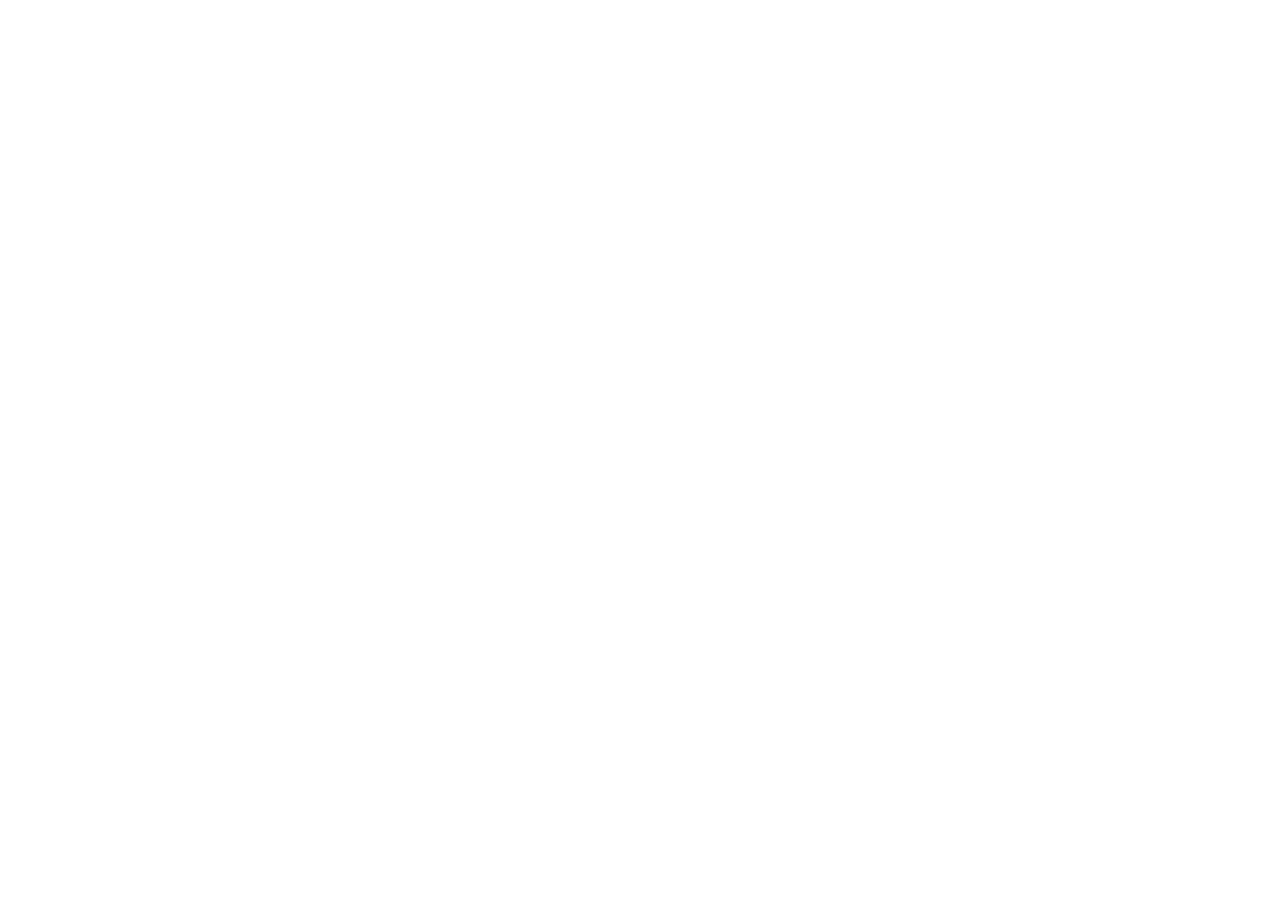
==== html/index.html @ 341ef795 "get images and manage folders" ====
<!DOCTYPE html>
<html lang="en">
<head>
    <meta charset="UTF-8">
    <meta http-equiv="X-UA-Compatible" content="IE=edge">
    <meta name="viewport" content="width=device-width, initial-scale=1.0">
    <title>Home Page</title>
    <link rel="stylesheet" href="/styles/header.css">
</head>
<body>
    <header>
        
    </header>
    
</body>
</html>
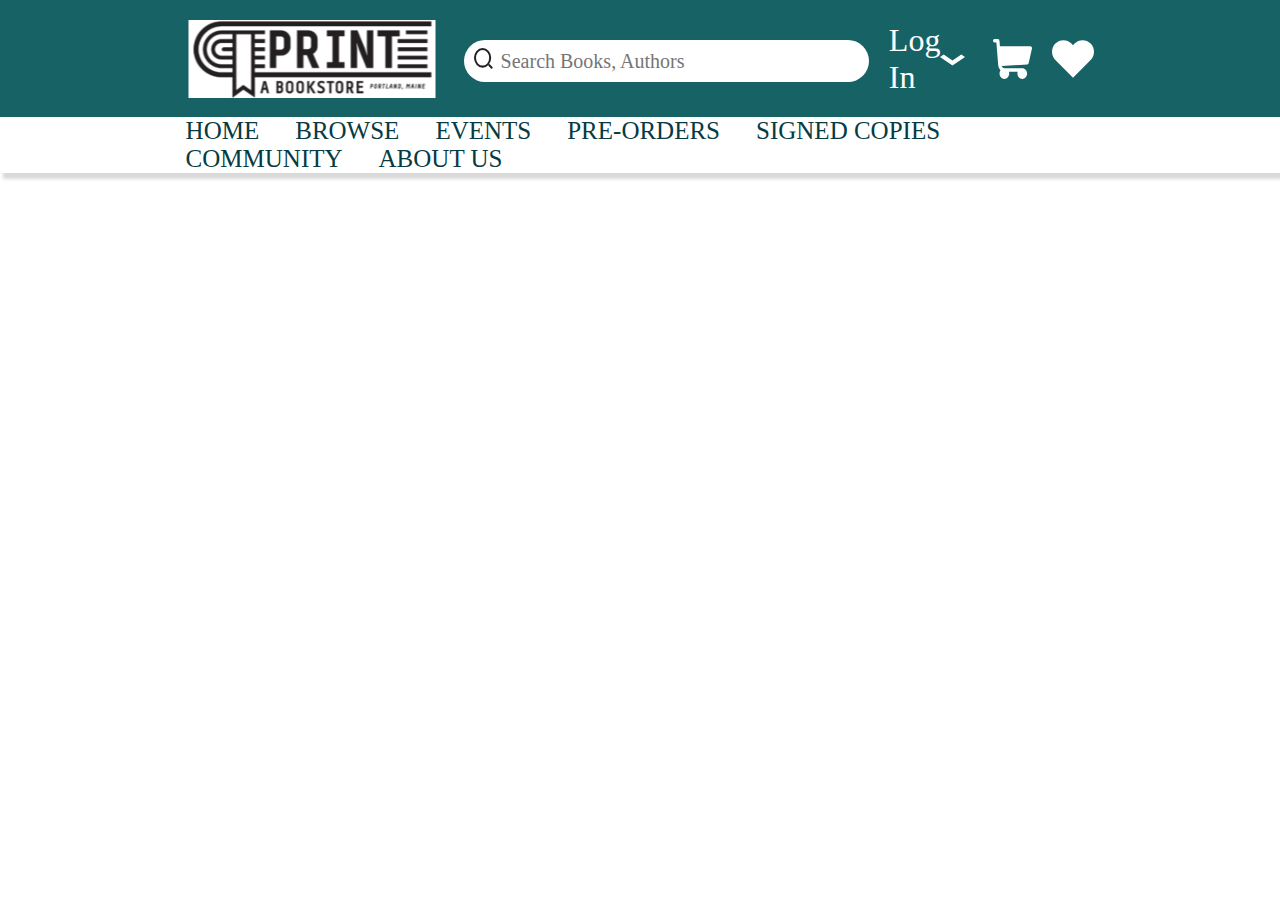
==== commit 830aad7e: "code the header" ====
--- a/html/index.html
+++ b/html/index.html
@@ -5,11 +5,42 @@
     <meta http-equiv="X-UA-Compatible" content="IE=edge">
     <meta name="viewport" content="width=device-width, initial-scale=1.0">
     <title>Home Page</title>
-    <link rel="stylesheet" href="/styles/header.css">
+    <link rel="stylesheet" href="../styles/general.css">
+    <link rel="stylesheet" href="../styles/header.css">
 </head>
 <body>
-    <header>
+    <header>       
+        <div class="header-upper-part">
+            <div class="left-section">
+                <img class="logo" src="../icons/logo.svg" alt="">
+            </div>
+            
+            <div class="middle-section">
+                <input class="search-bar" type="text" placeholder="Search Books, Authors">
+                <img class="m-glass" src="../icons/m-glass.svg" alt="">
+            </div>
+            
+            <div class="right-section">
+                <div class="login">
+                    <p class="login-text">Log In</p>
+                    <img class="arrow-login" src="../icons/dropdown-arrow.svg" alt="">
+                </div>
+                <img class="cart" src="../icons/cart.svg" alt="">
+                <img class="heart" src="../icons/heart.svg" alt="">
+            </div>
+        </div>
         
+        <div class="header-lower-part">
+            <nav>
+                <a href="">HOME</a>
+                <a href="">BROWSE</a>
+                <a href="">EVENTS</a>
+                <a href="">PRE-ORDERS</a>
+                <a href="">SIGNED COPIES</a>
+                <a href="">COMMUNITY</a>
+                <a href="">ABOUT US</a>
+            </nav>
+        </div>
     </header>
     
 </body>
--- a/styles/general.css
+++ b/styles/general.css
@@ -0,0 +1,11 @@
+body {
+    margin: 0;
+    padding: 0;
+    font-family: roboto;
+    background-color: light;
+}
+
+p {
+    margin-top: 0;
+    margin-bottom: 0;
+}--- a/styles/header.css
+++ b/styles/header.css
@@ -0,0 +1,93 @@
+.header-upper-part {
+    display: flex;
+    background-color: #176265;
+    justify-content: space-between;
+    padding-left: 14.5%;
+    padding-right:14.5%;
+    align-items: center;
+    height: 117px;  
+     
+}
+
+.left-section{
+    display: flex;
+    align-items: center; 
+    width: 278px;
+    height: 78px;
+       
+}
+
+.logo{
+    width: 278px;
+    height: 78px; 
+    margin-right: 26px;  
+}
+
+.middle-section{
+    display: flex;
+    align-items: center;
+    position: relative; 
+    width: 626px;
+    height: 40px;
+    margin-right: 20px;
+}
+
+.search-bar{
+    width: 100%;
+    height: 100%;
+    border-radius: 25px;
+    border: none; 
+    margin-top: 5px;
+    font-size: 20px;
+}
+
+.search-bar::placeholder {
+    color: #212121 0.5;
+    font-family: SF rounded;
+    padding-left: 35px;
+    font-size: 20px;
+}
+
+.m-glass{
+    position: absolute;
+    left: 10px;
+}
+
+.right-section{
+    display: flex;      
+}
+
+.login{
+    display: flex;
+    margin-right: 28px;      
+}
+
+.login-text {
+    color: white;
+    font-size: 32px;
+}
+
+.cart{
+    margin-right: 20px;
+}
+
+/*styles for navagation*/
+nav a {
+    text-decoration: none;
+    color: #063B43;
+    font-size: 25px;
+    margin-right: 32px;
+    font-weight: 500;   
+}
+
+
+.header-lower-part{
+    padding-left: 14.5%;
+    padding-right:14.5%;
+    box-shadow: 3px 6px 3px rgba(0, 0, 0, 0.15);    
+}
+
+
+
+
+
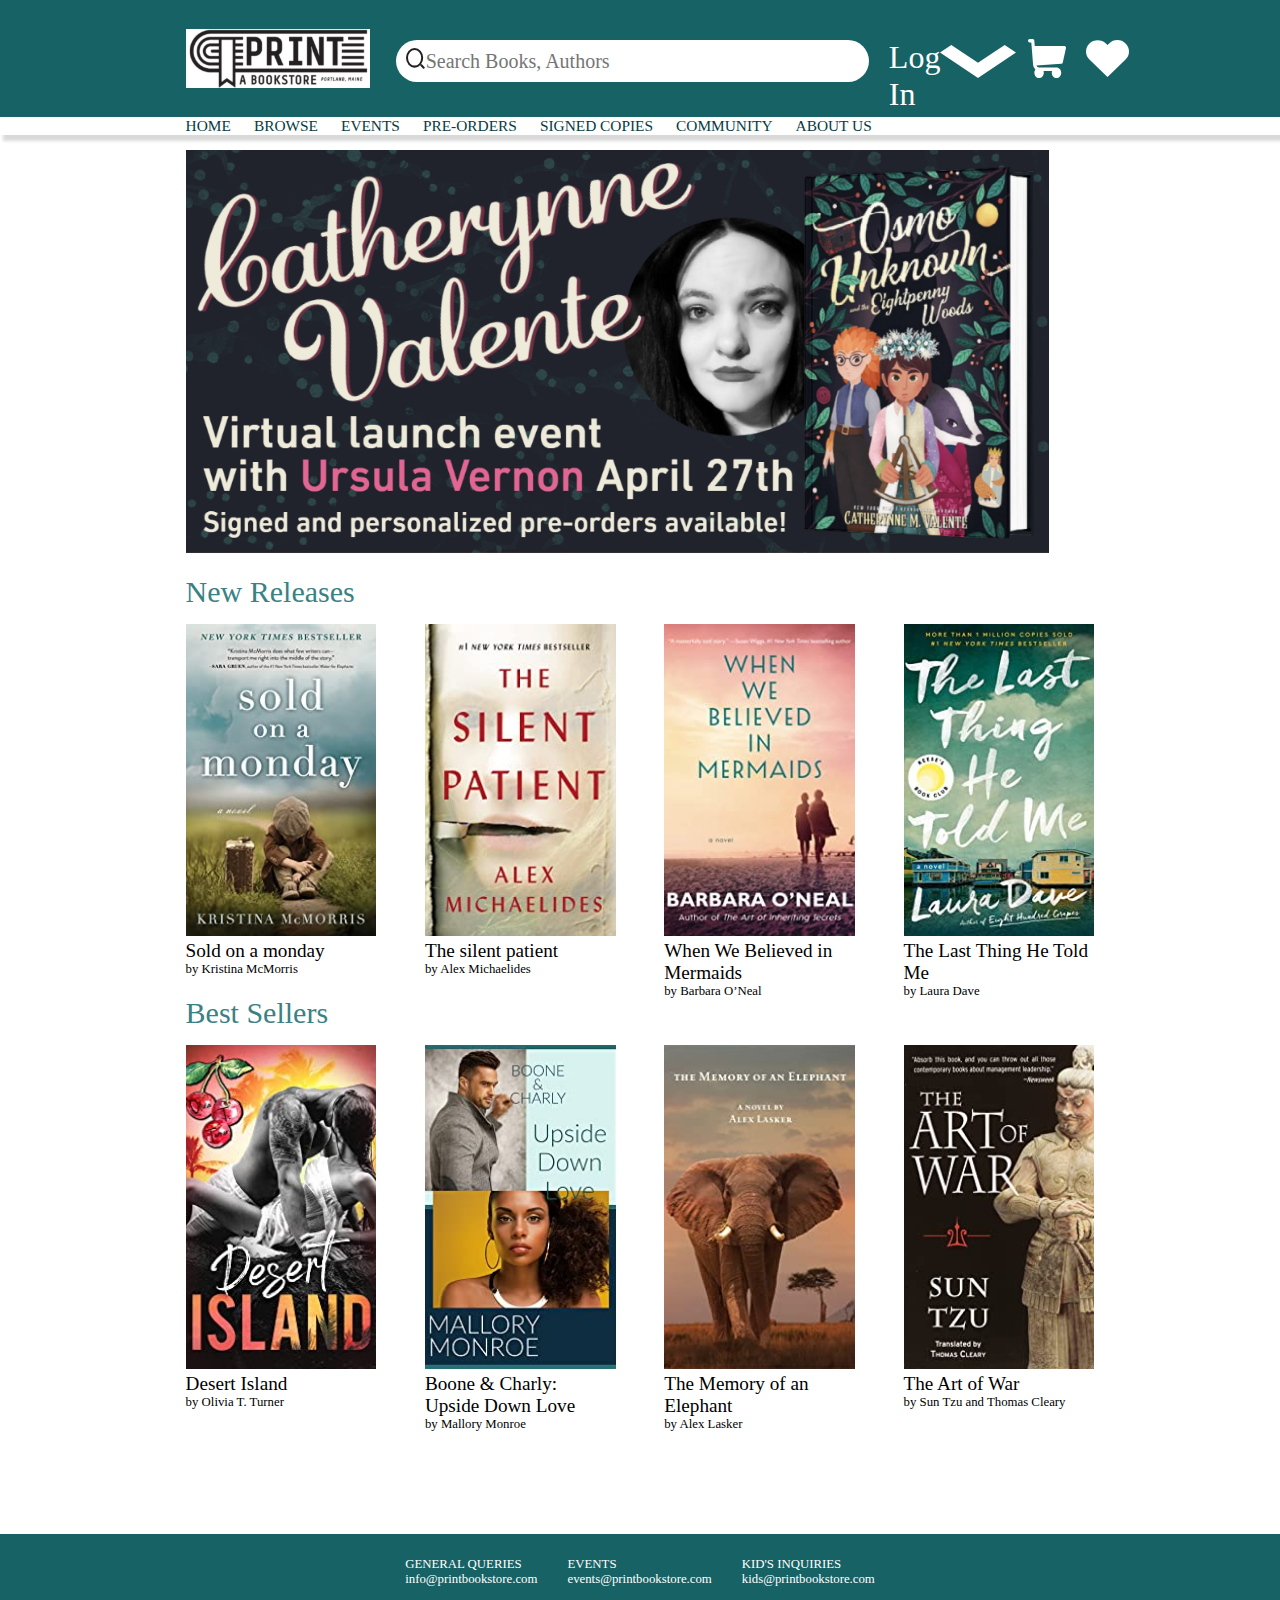
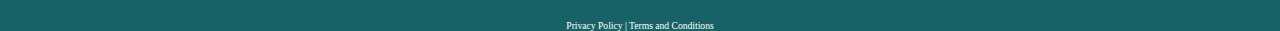
==== commit 85afaec7: "homepage complete" ====
--- a/html/index.html
+++ b/html/index.html
@@ -3,45 +3,150 @@
 <head>
     <meta charset="UTF-8">
     <meta http-equiv="X-UA-Compatible" content="IE=edge">
+    <title>Home Page</title>
     <meta name="viewport" content="width=device-width, initial-scale=1.0">
-    <title>Home Page</title>
     <link rel="stylesheet" href="../styles/general.css">
     <link rel="stylesheet" href="../styles/header.css">
+    <link rel="stylesheet" href="../styles/homepage-main.css">
+    <link rel="stylesheet" href="../styles/footer.css">
 </head>
 <body>
-    <header>       
-        <div class="header-upper-part">
-            <div class="left-section">
-                <img class="logo" src="../icons/logo.svg" alt="">
+    <div class="desktop"> <!--contents that display on desktop devices-->
+        <header>       
+            <div class="header-upper-part">
+                <div class="left-section">
+                    <img class="logo" src="../icons/logo.svg" alt="">
+                </div>
+                
+                <div class="middle-section">
+                    <input class="search-bar" type="text" placeholder="Search Books, Authors">
+                    <img class="m-glass" src="../icons/m-glass.svg" alt="">
+                </div>
+                
+                <div class="right-section">
+                    <div class="login">
+                        <p class="login-text">Log In</p>
+                        <img class="arrow-login" src="../icons/dropdown-arrow.svg" alt="">
+                    </div>
+                    <img class="cart" src="../icons/cart.svg" alt="">
+                    <img class="heart" src="../icons/heart.svg" alt="">
+                </div>
             </div>
             
-            <div class="middle-section">
-                <input class="search-bar" type="text" placeholder="Search Books, Authors">
-                <img class="m-glass" src="../icons/m-glass.svg" alt="">
+            <div class="header-lower-part">
+                <nav>
+                    <a href="../html/index.html">HOME</a>
+                    <a href="">BROWSE</a>
+                    <a href="">EVENTS</a>
+                    <a href="">PRE-ORDERS</a>
+                    <a href="">SIGNED COPIES</a>
+                    <a href="">COMMUNITY</a>
+                    <a href="">ABOUT US</a>
+                </nav>
+            </div>
+        </header>
+    
+        <main>
+            <div class="event-container">
+                <img class="event-img" src="../images/event.png" alt="">
+            </div>
+            <p class="subtitle">
+                New Releases
+            </p>
+
+            <div class="books-row">
+                <div class="book-profile">
+                    <img class="books-img" src="/images/book-1.jpg" alt="">
+                    <p class="book-name">Sold on a monday</p>
+                    <p class="author">by Kristina McMorris</p>
+                </div>
+
+                <div class="book-profile">
+                    <img class="books-img" src="/images/book-2.jpg" alt="">
+                    <p class="book-name">The silent patient</p>
+                    <p class="author">by Alex Michaelides</p>
+                </div>
+
+                <div class="book-profile">
+                    <img class="books-img" src="/images/book-3.jpg" alt="">
+                    <p class="book-name">When We Believed 
+                        in Mermaids</p>
+                    <p class="author">by Barbara O’Neal</p>
+                </div>
+
+                <div class="book-profile">
+                    <img class="books-img" src="/images/book-4.jpg" alt="">
+                    <p class="book-name">The Last Thing He Told Me</p>
+                    <p class="author">by Laura Dave</p>
+                </div>   
+            </div>
+
+            <p class="subtitle">
+                Best Sellers
+            </p>
+            
+            <div class="books-row">
+                <div class="book-profile">
+                    <img class="books-img" src="/images/book-5.jpg" alt="">
+                    <p class="book-name">Desert Island</p>
+                    <p class="author">by Olivia T. Turner</p>
+                </div>
+
+                <div class="book-profile">
+                    <img class="books-img" src="/images/book-6.jpg" alt="">
+                    <p class="book-name">Boone & Charly: Upside Down Love</p>
+                    <p class="author">by Mallory Monroe</p>
+                </div>
+
+                <div class="book-profile">
+                    <img class="books-img" src="/images/book-7.jpg" alt="">
+                    <p class="book-name">The Memory of an 
+                        Elephant</p>
+                    <p class="author">by Alex Lasker
+                    </p>
+                </div>
+
+                <div class="book-profile">
+                    <img class="books-img" src="/images/book-8.jpg" alt="">
+                    <p class="book-name">The Art of War</p>
+                    <p class="author">by Sun Tzu and Thomas Cleary</p>
+                </div>   
+            </div>
+        </main>
+
+        <footer>
+            <div class="footer-box">
+                <div class="contact-info">
+                    <p class="info-type">
+                        GENERAL QUERIES       
+                    </p>
+                    <p class="email-address">
+                        info@printbookstore.com
+                    </p>
+                </div>
+
+                <div class="contact-info">
+                    <p class="info-type">
+                        EVENTS       
+                    </p>
+                    <p class="email-address">
+                        events@printbookstore.com
+                    </p>
+                </div>
+
+                <div class="contact-info">
+                    <p class="info-type">
+                        KID'S INQUIRIES      
+                    </p>
+                    <p class="email-address">
+                        kids@printbookstore.com
+                    </p>
+                </div>
+                <div class="policies">Privacy Policy | Terms and Conditions</div>
             </div>
             
-            <div class="right-section">
-                <div class="login">
-                    <p class="login-text">Log In</p>
-                    <img class="arrow-login" src="../icons/dropdown-arrow.svg" alt="">
-                </div>
-                <img class="cart" src="../icons/cart.svg" alt="">
-                <img class="heart" src="../icons/heart.svg" alt="">
-            </div>
-        </div>
+        </footer>
+    </div>
         
-        <div class="header-lower-part">
-            <nav>
-                <a href="">HOME</a>
-                <a href="">BROWSE</a>
-                <a href="">EVENTS</a>
-                <a href="">PRE-ORDERS</a>
-                <a href="">SIGNED COPIES</a>
-                <a href="">COMMUNITY</a>
-                <a href="">ABOUT US</a>
-            </nav>
-        </div>
-    </header>
-    
 </body>
 </html>--- a/styles/general.css
+++ b/styles/general.css
@@ -1,8 +1,7 @@
 body {
     margin: 0;
     padding: 0;
-    font-family: roboto;
-    background-color: light;
+    font-family: roboto;   
 }
 
 p {
--- a/styles/header.css
+++ b/styles/header.css
@@ -1,93 +1,109 @@
-.header-upper-part {
-    display: flex;
-    background-color: #176265;
-    justify-content: space-between;
-    padding-left: 14.5%;
-    padding-right:14.5%;
-    align-items: center;
-    height: 117px;  
-     
+@media  (min-width:720px) {
+    .header-upper-part {
+        display: flex;
+        background-color: #176265;
+        justify-content: space-between;
+        padding-left: 14.5%;
+        padding-right:14.5%;
+        align-items: center;
+        height: 117px;       
+    }
+    
+    .left-section{
+        display: flex;
+        align-items: center; 
+        width: 278px;
+        height: 78px;
+           
+    }
+    
+    .logo{
+        width: 100%;
+        height: auto; 
+        margin-right: 26px; 
+        min-width: 130px; 
+    }
+    
+    .middle-section{
+        display: flex;
+        align-items: center;
+        position: relative; 
+        width: 626px;
+        height: 40px;
+        margin-right: 20px;
+    }
+    
+    .search-bar{
+        width: 100%;
+        height: 100%;
+        border-radius: 25px;
+        border: none; 
+        margin-top: 5px;
+        font-size: 20px;
+        min-width: 100px;
+        padding-left: 30px;
+    }
+    
+    .search-bar::placeholder {
+        color: #212121 0.5;
+        font-family: SF rounded;
+        font-size: 20px;
+    }
+    
+    /*put the m-glass icon on left of the search bar*/
+    .m-glass{
+        position: absolute;
+        left: 10px;
+    }
+    
+    .right-section{
+        display: flex;      
+    }
+    
+    .login{
+        display: flex;
+        margin-right: 28px;
+        flex-shrink: 0;    
+    }
+    
+    .login-text {
+        color: white;
+        font-size: 32px;
+    }
+    
+    .cart{
+        margin-right: 20px;
+    }
+    
+    /*styles for navagation*/
+    nav a {
+        text-decoration: none;
+        color: #063B43;
+        /*use percentage margin and vw font-size unit to make the nav responsive*/
+        font-size: 1.2vw;
+        margin-right: 2.1%;
+        font-weight: 500;   
+    }
+    
+    
+    .header-lower-part{
+        padding-left: 14.5%;
+        padding-right:14.5%;
+        box-shadow: 3px 6px 3px rgba(0, 0, 0, 0.15);    
+    }    
 }
 
-.left-section{
-    display: flex;
-    align-items: center; 
-    width: 278px;
-    height: 78px;
-       
-}
-
-.logo{
-    width: 278px;
-    height: 78px; 
-    margin-right: 26px;  
-}
-
-.middle-section{
-    display: flex;
-    align-items: center;
-    position: relative; 
-    width: 626px;
-    height: 40px;
-    margin-right: 20px;
-}
-
-.search-bar{
-    width: 100%;
-    height: 100%;
-    border-radius: 25px;
-    border: none; 
-    margin-top: 5px;
-    font-size: 20px;
-}
-
-.search-bar::placeholder {
-    color: #212121 0.5;
-    font-family: SF rounded;
-    padding-left: 35px;
-    font-size: 20px;
-}
-
-.m-glass{
-    position: absolute;
-    left: 10px;
-}
-
-.right-section{
-    display: flex;      
-}
-
-.login{
-    display: flex;
-    margin-right: 28px;      
-}
-
-.login-text {
-    color: white;
-    font-size: 32px;
-}
-
-.cart{
-    margin-right: 20px;
-}
-
-/*styles for navagation*/
-nav a {
-    text-decoration: none;
-    color: #063B43;
-    font-size: 25px;
-    margin-right: 32px;
-    font-weight: 500;   
-}
-
-
-.header-lower-part{
-    padding-left: 14.5%;
-    padding-right:14.5%;
-    box-shadow: 3px 6px 3px rgba(0, 0, 0, 0.15);    
+@media (max-width:720px) {
+    .desktop {
+        display: none;
+    }
 }
 
 
 
 
 
+
+
+
+
--- a/styles/homepage-main.css
+++ b/styles/homepage-main.css
@@ -0,0 +1,52 @@
+/*vertical align to contents in header*/
+@media  (min-width:720px) {
+    main {
+        margin-left: 14.5%;
+        margin-right: 14.5%;  
+    }
+    
+    /*this container is to make the event image responsive*/
+    .event-container{
+        width: 95%;
+        height: auto;
+        margin-top: 15px;   
+    }
+    .event-img {
+        width: 100%;
+        height: auto;
+    }
+    
+    .subtitle{
+        color: #3B8184;
+        font-size: 30px;
+        font-weight: 500;
+        margin-top: 18px;
+        margin-bottom: 15px;
+    }
+
+    .books-row {
+        display: flex;
+        justify-content: space-between;
+    }
+
+    .book-profile{
+        width: 21%;
+    }
+    .books-img{
+        width: 100%;
+        height: 88%;
+        object-fit: cover;
+    }
+
+    .book-name{
+        font-size: 1.5vw;
+        font-weight: 500;
+    }
+
+    .author {
+        font-size: 1vw;
+        font-weight: 300;
+    }
+
+    
+}
--- a/styles/footer.css
+++ b/styles/footer.css
@@ -0,0 +1,39 @@
+@media (min-width:720px){
+    footer{
+        margin-top: 120px;
+    }
+    .footer-box {
+        display: flex;
+        justify-content: center;
+        height: 97px;
+        background-color: #176265;
+        column-gap: 30px;
+        align-items: center;
+        position: relative;  
+    }
+
+    .contact-info{
+        padding-bottom: 20px;
+    }
+    .contact-info p{
+        color: white;
+        font-size: 1vw;
+    }
+    .info-type {  
+        font-weight: 500;
+    }
+
+    .email-address{
+        font-weight: 300;
+    }
+
+    .policies{
+        position: absolute;
+        color: white;
+        font-size: 0.75vw;
+        bottom: 0;
+
+    }
+
+
+}
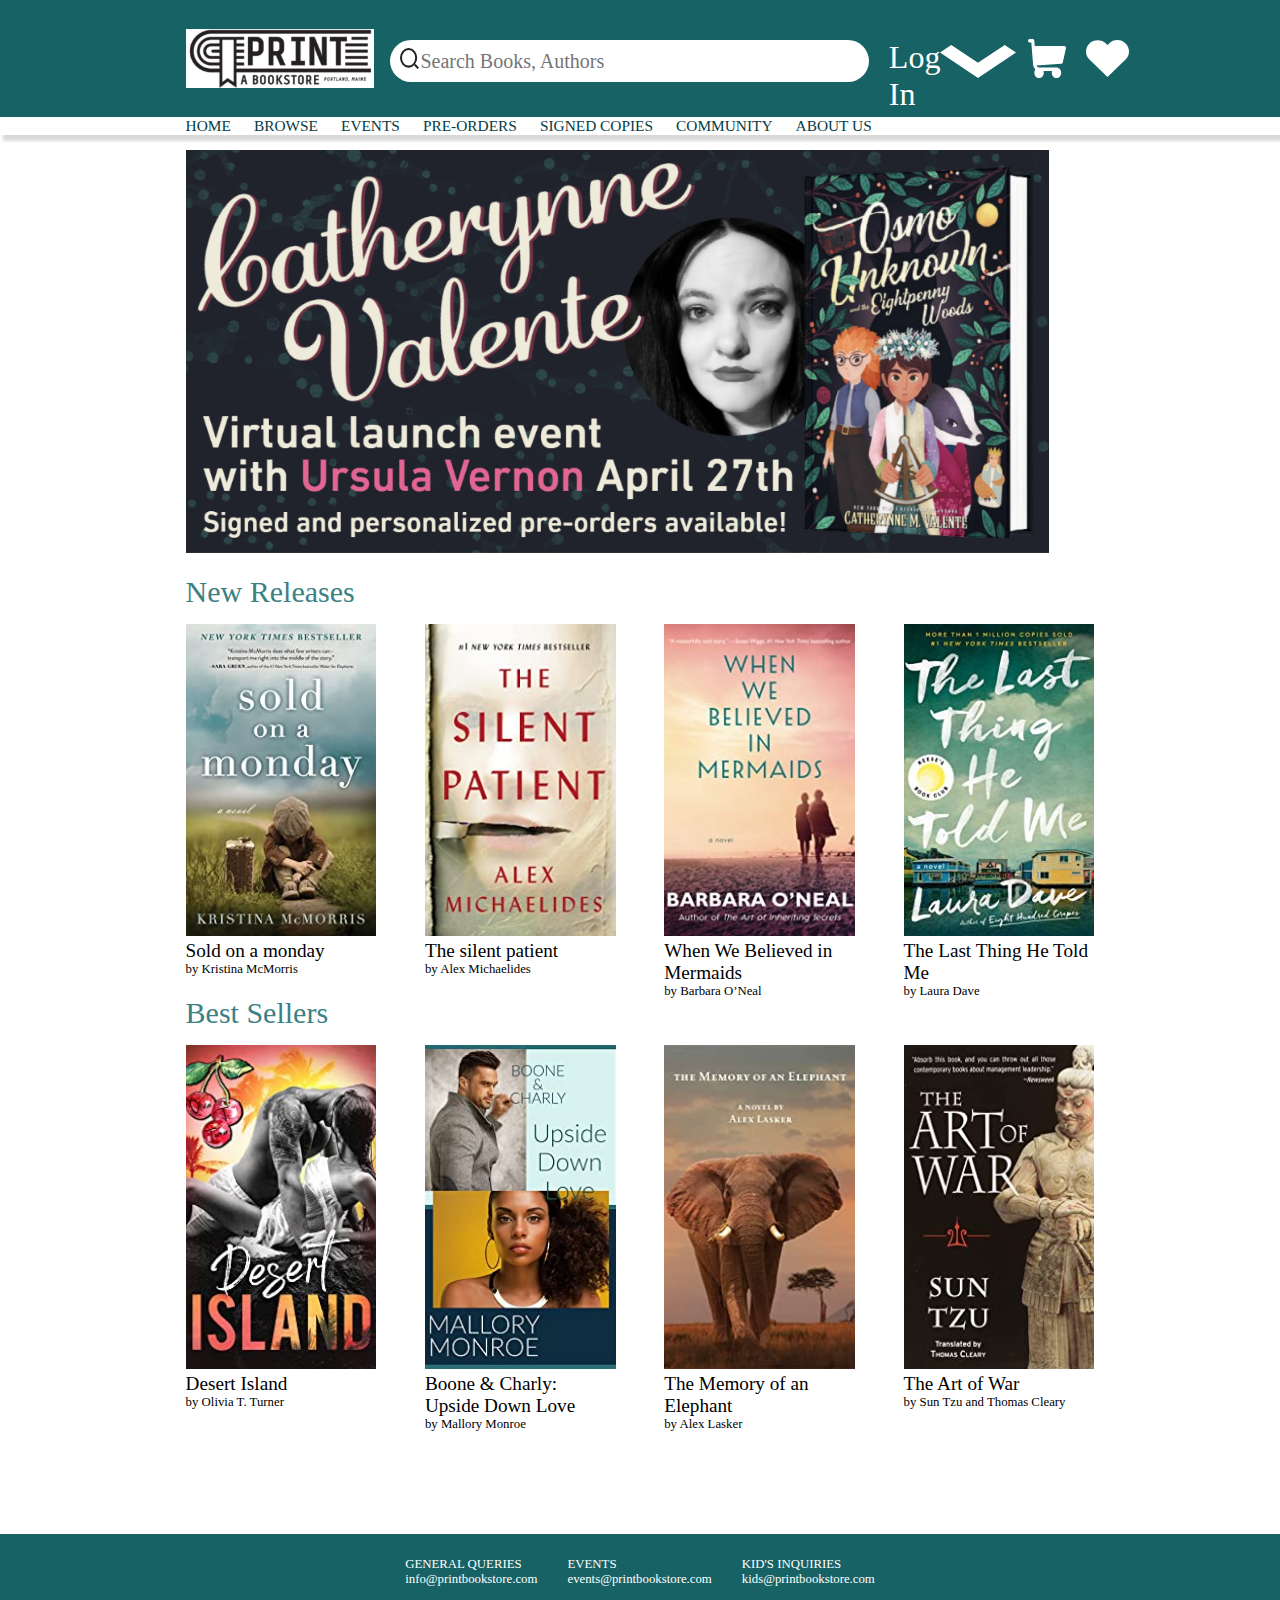
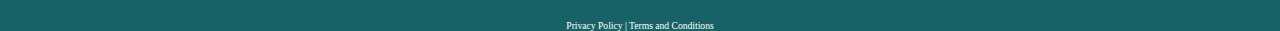
==== commit cfc7113b: "add some js and create files for all pages" ====
--- a/html/index.html
+++ b/html/index.html
@@ -9,16 +9,17 @@
     <link rel="stylesheet" href="../styles/header.css">
     <link rel="stylesheet" href="../styles/homepage-main.css">
     <link rel="stylesheet" href="../styles/footer.css">
+    <script src="../javascript/header.js"></script>
 </head>
 <body>
     <div class="desktop"> <!--contents that display on desktop devices-->
         <header>       
             <div class="header-upper-part">
                 <div class="left-section">
-                    <img class="logo" src="../icons/logo.svg" alt="">
+                    <img class="logo" onclick="goHome()" src="../icons/logo.svg" alt="">
                 </div>
-                
-                <div class="middle-section">
+
+                <div  class="middle-section">
                     <input class="search-bar" type="text" placeholder="Search Books, Authors">
                     <img class="m-glass" src="../icons/m-glass.svg" alt="">
                 </div>
@@ -28,7 +29,7 @@
                         <p class="login-text">Log In</p>
                         <img class="arrow-login" src="../icons/dropdown-arrow.svg" alt="">
                     </div>
-                    <img class="cart" src="../icons/cart.svg" alt="">
+                    <img onclick="goCart()" class="cart" src="../icons/cart.svg" alt="">
                     <img class="heart" src="../icons/heart.svg" alt="">
                 </div>
             </div>
@@ -36,7 +37,7 @@
             <div class="header-lower-part">
                 <nav>
                     <a href="../html/index.html">HOME</a>
-                    <a href="">BROWSE</a>
+                    <a href="../html/product-list.html">BROWSE</a>
                     <a href="">EVENTS</a>
                     <a href="">PRE-ORDERS</a>
                     <a href="">SIGNED COPIES</a>
@@ -143,8 +144,7 @@
                     </p>
                 </div>
                 <div class="policies">Privacy Policy | Terms and Conditions</div>
-            </div>
-            
+            </div>    
         </footer>
     </div>
         
--- a/styles/header.css
+++ b/styles/header.css
@@ -11,17 +11,18 @@
     
     .left-section{
         display: flex;
-        align-items: center; 
-        width: 278px;
-        height: 78px;
-           
+        align-items: center;
+        margin-right: 16px;     
     }
-    
+
+    /*let users realise this image is clickable*/
+    .logo:hover {
+        cursor: pointer;
+    }
+
     .logo{
-        width: 100%;
-        height: auto; 
-        margin-right: 26px; 
-        min-width: 130px; 
+        width: 100%; 
+        min-width: 150px; 
     }
     
     .middle-section{
@@ -75,6 +76,11 @@
         margin-right: 20px;
     }
     
+    /*let users realise this icon is clickable*/
+    .cart:hover {
+        cursor: pointer;
+    }
+        
     /*styles for navagation*/
     nav a {
         text-decoration: none;
@@ -84,7 +90,6 @@
         margin-right: 2.1%;
         font-weight: 500;   
     }
-    
     
     .header-lower-part{
         padding-left: 14.5%;
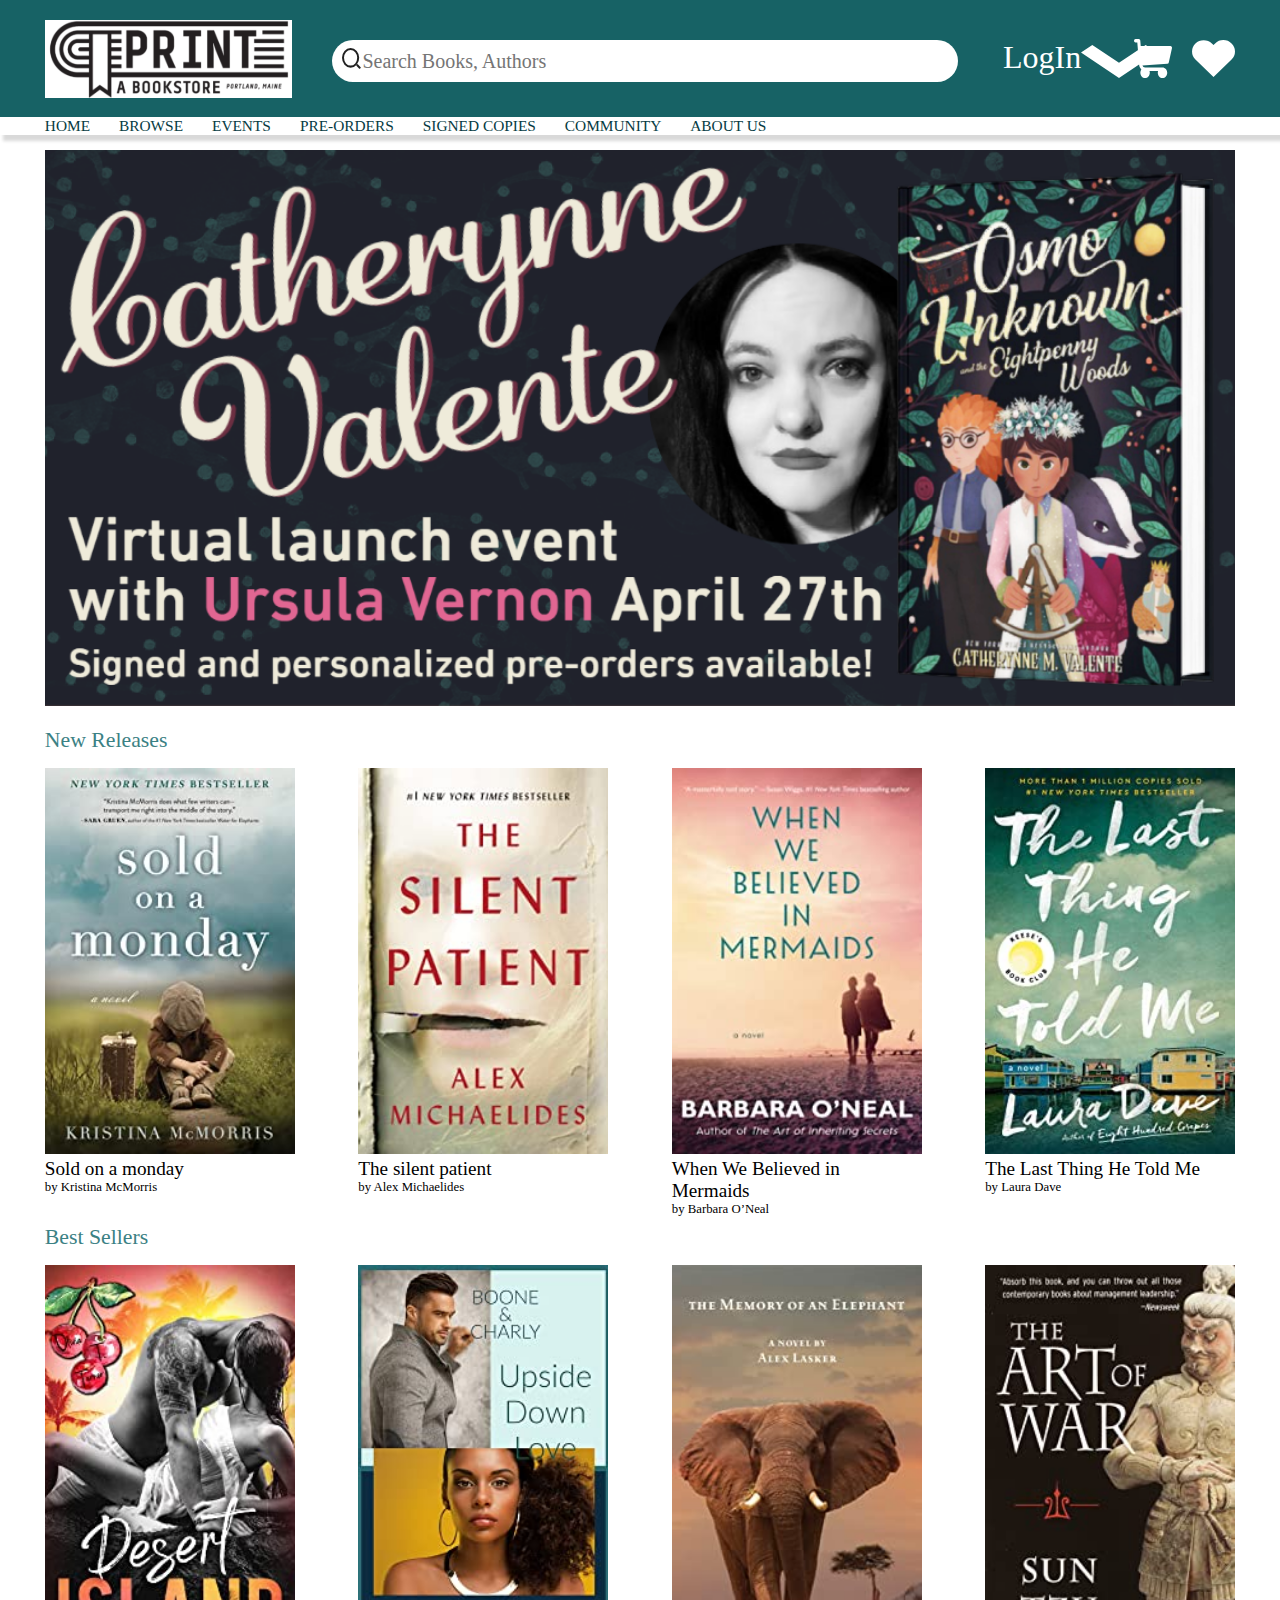
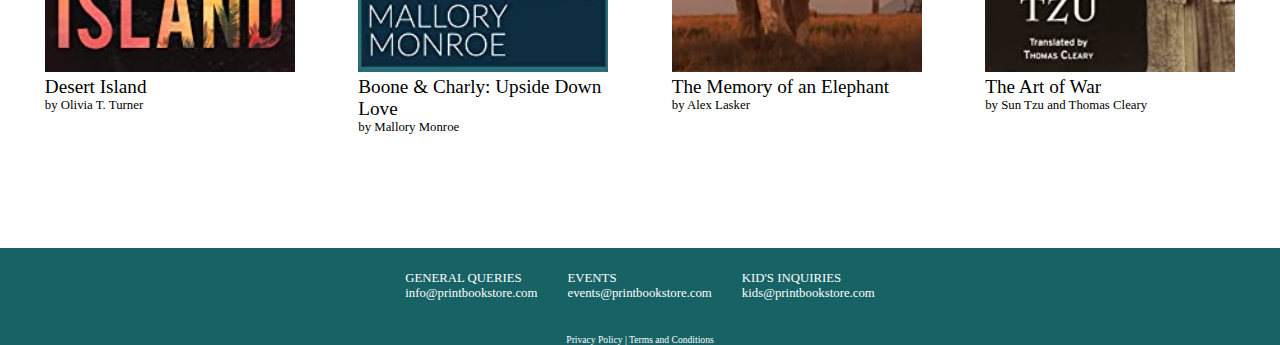
==== commit 2d9be988: "complete the footer and improve the responsive design" ====
--- a/html/index.html
+++ b/html/index.html
@@ -6,147 +6,91 @@
     <title>Home Page</title>
     <meta name="viewport" content="width=device-width, initial-scale=1.0">
     <link rel="stylesheet" href="../styles/general.css">
-    <link rel="stylesheet" href="../styles/header.css">
     <link rel="stylesheet" href="../styles/homepage-main.css">
-    <link rel="stylesheet" href="../styles/footer.css">
     <script src="../javascript/header.js"></script>
+    <script src="https://ajax.googleapis.com/ajax/libs/jquery/3.2.1/jquery.min.js"></script>
+    <script>
+      $(document).ready(function(){
+        $('#header').load("header.html");
+        $('#footer').load("footer.html");
+      });
+      </script>
 </head>
 <body>
-    <div class="desktop"> <!--contents that display on desktop devices-->
-        <header>       
-            <div class="header-upper-part">
-                <div class="left-section">
-                    <img class="logo" onclick="goHome()" src="../icons/logo.svg" alt="">
-                </div>
+    <header id="header">
+    </header>
+    <main>
+        <div class="event-container">
+            <img class="event-img" src="../images/event.png" alt="">
+        </div>
+        <p class="subtitle">
+            New Releases
+        </p>
 
-                <div  class="middle-section">
-                    <input class="search-bar" type="text" placeholder="Search Books, Authors">
-                    <img class="m-glass" src="../icons/m-glass.svg" alt="">
-                </div>
-                
-                <div class="right-section">
-                    <div class="login">
-                        <p class="login-text">Log In</p>
-                        <img class="arrow-login" src="../icons/dropdown-arrow.svg" alt="">
-                    </div>
-                    <img onclick="goCart()" class="cart" src="../icons/cart.svg" alt="">
-                    <img class="heart" src="../icons/heart.svg" alt="">
-                </div>
-            </div>
-            
-            <div class="header-lower-part">
-                <nav>
-                    <a href="../html/index.html">HOME</a>
-                    <a href="../html/product-list.html">BROWSE</a>
-                    <a href="">EVENTS</a>
-                    <a href="">PRE-ORDERS</a>
-                    <a href="">SIGNED COPIES</a>
-                    <a href="">COMMUNITY</a>
-                    <a href="">ABOUT US</a>
-                </nav>
-            </div>
-        </header>
-    
-        <main>
-            <div class="event-container">
-                <img class="event-img" src="../images/event.png" alt="">
-            </div>
-            <p class="subtitle">
-                New Releases
-            </p>
-
-            <div class="books-row">
-                <div class="book-profile">
-                    <img class="books-img" src="/images/book-1.jpg" alt="">
-                    <p class="book-name">Sold on a monday</p>
-                    <p class="author">by Kristina McMorris</p>
-                </div>
-
-                <div class="book-profile">
-                    <img class="books-img" src="/images/book-2.jpg" alt="">
-                    <p class="book-name">The silent patient</p>
-                    <p class="author">by Alex Michaelides</p>
-                </div>
-
-                <div class="book-profile">
-                    <img class="books-img" src="/images/book-3.jpg" alt="">
-                    <p class="book-name">When We Believed 
-                        in Mermaids</p>
-                    <p class="author">by Barbara O’Neal</p>
-                </div>
-
-                <div class="book-profile">
-                    <img class="books-img" src="/images/book-4.jpg" alt="">
-                    <p class="book-name">The Last Thing He Told Me</p>
-                    <p class="author">by Laura Dave</p>
-                </div>   
+        <section class="books-row">
+            <div class="book-profile">
+                <img class="books-img" src="/images/book-1.jpg" alt="">
+                <p class="book-name">Sold on a monday</p>
+                <p class="author">by Kristina McMorris</p>
             </div>
 
-            <p class="subtitle">
-                Best Sellers
-            </p>
-            
-            <div class="books-row">
-                <div class="book-profile">
-                    <img class="books-img" src="/images/book-5.jpg" alt="">
-                    <p class="book-name">Desert Island</p>
-                    <p class="author">by Olivia T. Turner</p>
-                </div>
+            <div class="book-profile">
+                <img class="books-img" src="/images/book-2.jpg" alt="">
+                <p class="book-name">The silent patient</p>
+                <p class="author">by Alex Michaelides</p>
+            </div>
 
-                <div class="book-profile">
-                    <img class="books-img" src="/images/book-6.jpg" alt="">
-                    <p class="book-name">Boone & Charly: Upside Down Love</p>
-                    <p class="author">by Mallory Monroe</p>
-                </div>
+            <div class="book-profile">
+                <img class="books-img" src="/images/book-3.jpg" alt="">
+                <p class="book-name">When We Believed 
+                    in Mermaids</p>
+                <p class="author">by Barbara O’Neal</p>
+            </div>
 
-                <div class="book-profile">
-                    <img class="books-img" src="/images/book-7.jpg" alt="">
-                    <p class="book-name">The Memory of an 
-                        Elephant</p>
-                    <p class="author">by Alex Lasker
-                    </p>
-                </div>
+            <div class="book-profile">
+                <img class="books-img" src="/images/book-4.jpg" alt="">
+                <p class="book-name">The Last Thing He Told Me</p>
+                <p class="author">by Laura Dave</p>
+            </div>   
+        </section>
 
-                <div class="book-profile">
-                    <img class="books-img" src="/images/book-8.jpg" alt="">
-                    <p class="book-name">The Art of War</p>
-                    <p class="author">by Sun Tzu and Thomas Cleary</p>
-                </div>   
+        <p class="subtitle">
+            Best Sellers
+        </p>
+        
+        <section class="books-row">
+            <div class="book-profile">
+                <img class="books-img" src="/images/book-5.jpg" alt="">
+                <p class="book-name">Desert Island</p>
+                <p class="author">by Olivia T. Turner</p>
             </div>
-        </main>
 
-        <footer>
-            <div class="footer-box">
-                <div class="contact-info">
-                    <p class="info-type">
-                        GENERAL QUERIES       
-                    </p>
-                    <p class="email-address">
-                        info@printbookstore.com
-                    </p>
-                </div>
+            <div class="book-profile">
+                <img class="books-img" src="/images/book-6.jpg" alt="">
+                <p class="book-name">Boone & Charly: Upside Down Love</p>
+                <p class="author">by Mallory Monroe</p>
+            </div>
 
-                <div class="contact-info">
-                    <p class="info-type">
-                        EVENTS       
-                    </p>
-                    <p class="email-address">
-                        events@printbookstore.com
-                    </p>
-                </div>
+            <div class="book-profile">
+                <img class="books-img" src="/images/book-7.jpg" alt="">
+                <p class="book-name">The Memory of an 
+                    Elephant</p>
+                <p class="author">by Alex Lasker
+                </p>
+            </div>
 
-                <div class="contact-info">
-                    <p class="info-type">
-                        KID'S INQUIRIES      
-                    </p>
-                    <p class="email-address">
-                        kids@printbookstore.com
-                    </p>
-                </div>
-                <div class="policies">Privacy Policy | Terms and Conditions</div>
-            </div>    
-        </footer>
-    </div>
-        
+            <div class="book-profile">
+                <img class="books-img" src="/images/book-8.jpg" alt="">
+                <p class="book-name">The Art of War</p>
+                <p class="author">by Sun Tzu and Thomas Cleary</p>
+            </div>   
+        </section>
+    </main>
+
+    <footer id="footer">
+    </footer>
+
+    
+    
 </body>
 </html>--- a/styles/homepage-main.css
+++ b/styles/homepage-main.css
@@ -1,52 +1,53 @@
-/*vertical align to contents in header*/
-@media  (min-width:720px) {
-    main {
-        margin-left: 14.5%;
-        margin-right: 14.5%;  
-    }
-    
-    /*this container is to make the event image responsive*/
-    .event-container{
-        width: 95%;
-        height: auto;
-        margin-top: 15px;   
-    }
-    .event-img {
-        width: 100%;
-        height: auto;
-    }
-    
-    .subtitle{
-        color: #3B8184;
-        font-size: 30px;
-        font-weight: 500;
-        margin-top: 18px;
-        margin-bottom: 15px;
-    }
+  /*vertical align to contents in header*/
+main {
+    max-width: 1363px;
+    width: 93%;
+    margin: auto;
+}
 
-    .books-row {
-        display: flex;
-        justify-content: space-between;
-    }
+/*this container is to make the event image responsive*/
+.event-container{
+    width: 100%;
+    height: auto;
+    margin-top: 15px;   
+}
+.event-img {
+    width: 100%;
+    height: auto;
+}
 
-    .book-profile{
-        width: 21%;
-    }
-    .books-img{
-        width: 100%;
-        height: 88%;
-        object-fit: cover;
-    }
+.subtitle{
+    color: #3B8184;
+    font-size: 1.7vw;
+    font-weight: 500;
+    margin-top: 18px;
+    margin-bottom: 15px;
+}
 
-    .book-name{
-        font-size: 1.5vw;
-        font-weight: 500;
-    }
+.books-row {
+    display: flex;
+    justify-content: space-between;
+}
 
-    .author {
-        font-size: 1vw;
-        font-weight: 300;
-    }
+.book-profile{
+    width: 21%;
+}
+.books-img{
+    width: 100%;
+    height: 88%;
+    object-fit: cover;
+}
 
-    
+.book-name{
+    font-size: 1.5vw;
+    font-weight: 500;
 }
+
+.author {
+    font-size: 1vw;
+    font-weight: 300;
+}
+
+@media (max-width:750.2px) {
+
+}